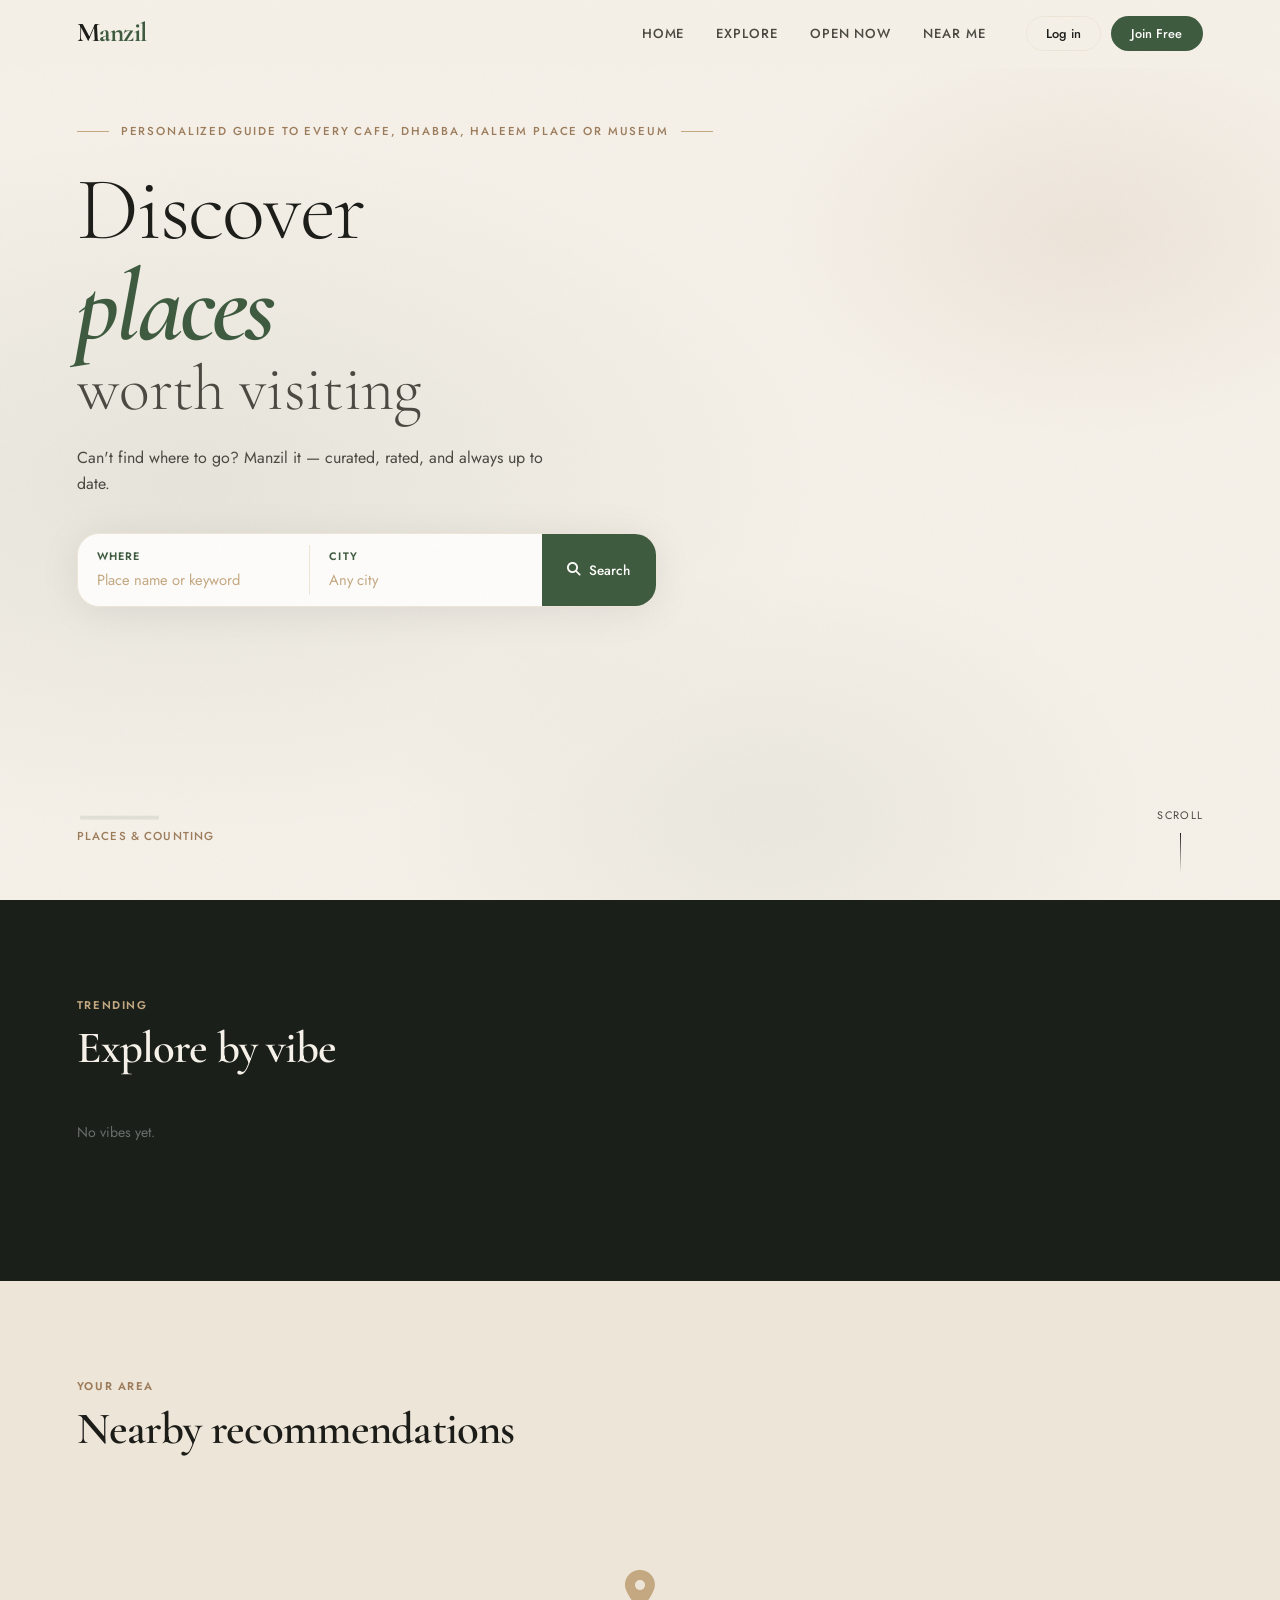
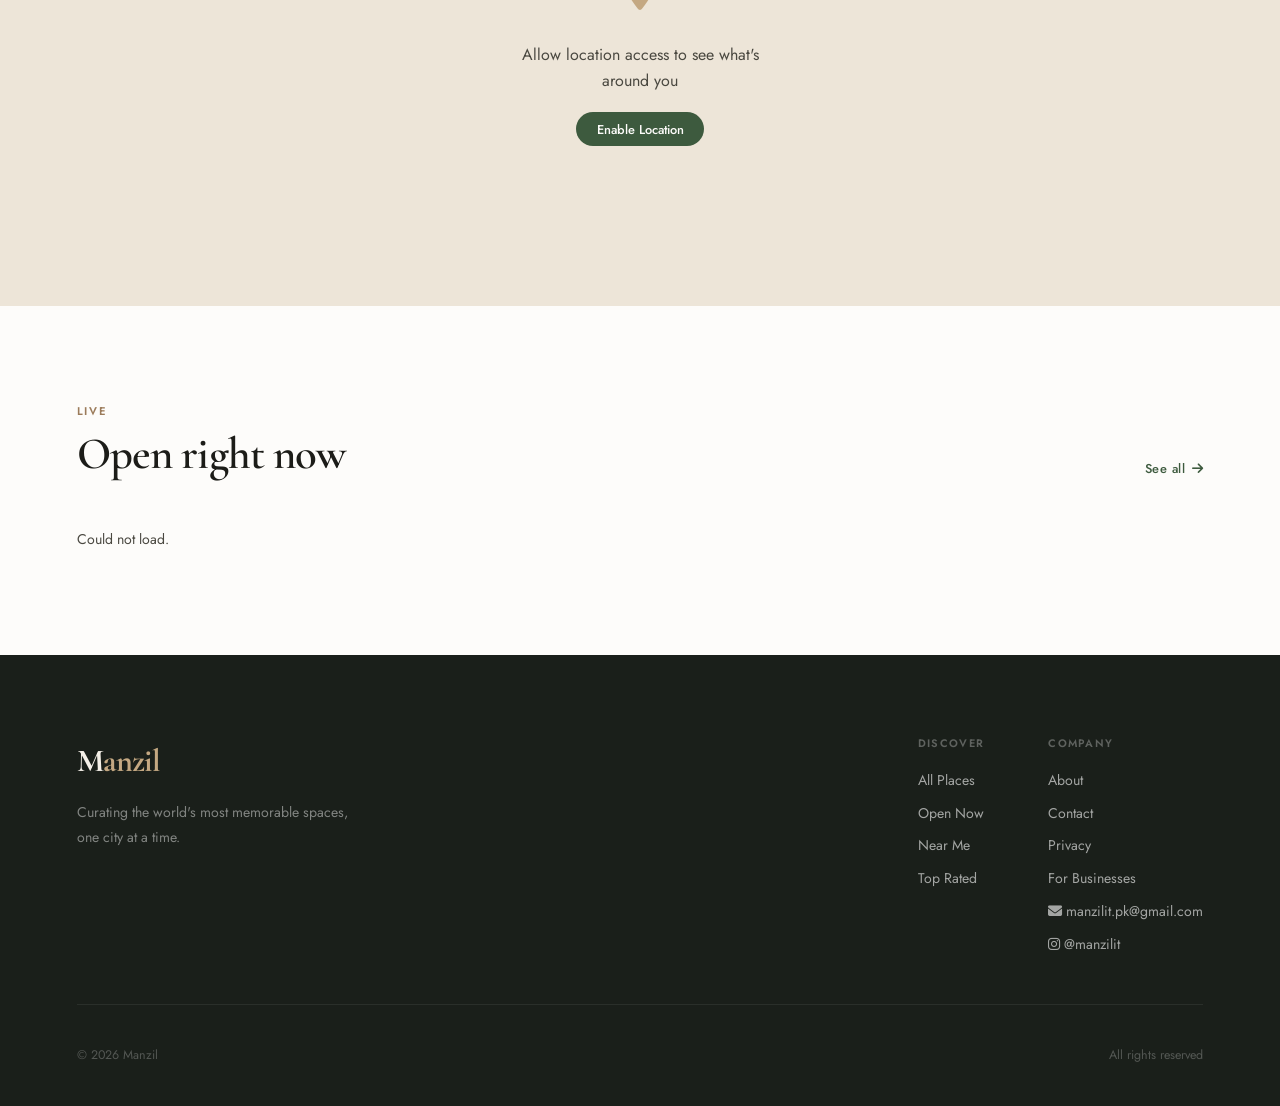
==== src/main/resources/static/index.html @ 87db00ea "change" ====
<!DOCTYPE html>
<html lang="en">
<head>
  <meta charset="UTF-8"/>
  <meta name="viewport" content="width=device-width, initial-scale=1.0"/>
  <title>Manzil — Find Your Place</title>
  <link rel="stylesheet" href="index.css"/>
  <link href="https://fonts.googleapis.com/css2?family=Cormorant+Garamond:ital,wght@0,300;0,400;0,600;0,700;1,300;1,400;1,600&family=Jost:wght@300;400;500;600&display=swap" rel="stylesheet"/>
  <link rel="stylesheet" href="https://cdnjs.cloudflare.com/ajax/libs/font-awesome/6.5.0/css/all.min.css"/>
</head>
<body>

  <div class="grain"></div>

  <nav class="nav" id="nav">
    <a href="index.html" class="nav-logo">M<span>anzil</span></a>
    <div class="nav-links" id="navLinks">
      <a href="index.html">Home</a>
      <a href="places.html">Explore</a>
      <a href="places.html?open=true">Open Now</a>
      <a href="places.html?nearby=true">Near Me</a>
    </div>
    <div class="nav-right" id="navRight">
      <button class="nav-btn-ghost" onclick="location.href='login.html'">Log in</button>
      <button class="nav-btn-solid" onclick="location.href='signup.html'">Join Free</button>
    </div>
  </nav>

  <header class="hero">
    <div class="hero-label">
      <span class="label-line"></span>
      <span>Personalized Guide to Every Cafe, Dhabba, Haleem PLace or Museum</span>
      <span class="label-line"></span>
    </div>

    <h1 class="hero-title">
      <span class="ht-top">Discover</span>
      <em class="ht-italic">places</em>
      <span class="ht-bot">worth visiting</span>
    </h1>

    <p class="hero-sub">Can't find where to go? Manzil it — curated, rated, and always up to date.</p>

    <div class="search-wrap">
      <div class="search-box">
        <div class="sb-field">
          <label>Where</label>
          <input type="text" id="searchInput" placeholder="Place name or keyword"/>
        </div>
        <div class="sb-sep"></div>
        <div class="sb-field">
          <label>City</label>
          <input type="text" id="cityInput" placeholder="Any city"/>
        </div>
        <button class="sb-btn" onclick="handleSearch()">
          <i class="fa fa-search"></i>
          <span>Search</span>
        </button>
      </div>
      <div class="search-results" id="searchResults" style="display:none;"></div>
    </div>

    <div class="vibe-pills" id="vibePills">
      <span class="pill-skel"></span>
      <span class="pill-skel"></span>
      <span class="pill-skel"></span>
      <span class="pill-skel"></span>
    </div>

    <div class="hero-deco-num" id="placeCount">—</div>
    <div class="hero-deco-label">places & counting</div>

    <aside class="hero-aside" id="heroAside">
      <div class="ha-skel"></div>
      <div class="ha-skel ha-skel--sm"></div>
      <div class="ha-skel"></div>
    </aside>

    <div class="scroll-hint">
      <span>Scroll</span>
      <div class="sh-line"></div>
    </div>
  </header>


  <section class="section sect-vibes">
    <div class="sect-tag light">Trending</div>
    <h2 class="sect-title light">Explore by vibe</h2>
    <div class="vibes-row" id="vibesRow">
      <div class="skel skel-vibe"></div>
      <div class="skel skel-vibe skel-vibe--mid"></div>
      <div class="skel skel-vibe"></div>
    </div>
  </section>

  <section class="section sect-nearby">
    <div class="sect-tag">Your area</div>
    <h2 class="sect-title">Nearby recommendations</h2>
    <div id="nearbyGrid" class="nearby-grid">
      <div class="skel skel-nearby"></div>
      <div class="skel skel-nearby"></div>
      <div class="skel skel-nearby"></div>
    </div>
    <div id="locDenied" class="loc-denied" style="display:none;">
      <div class="loc-icon"><i class="fa fa-location-dot"></i></div>
      <p>Allow location access to see what's around you</p>
      <button onclick="requestLocation()" class="nav-btn-solid">Enable Location</button>
    </div>
  </section>

  <section class="section sect-open">
    <div class="sf-header">
      <div>
        <div class="sect-tag">Live</div>
        <h2 class="sect-title">Open right now</h2>
      </div>
      <a href="places.html?open=true" class="link-arrow">See all <i class="fa fa-arrow-right"></i></a>
    </div>
    <div class="open-list" id="openList">
      <div class="skel skel-open"></div>
      <div class="skel skel-open"></div>
      <div class="skel skel-open"></div>
      <div class="skel skel-open"></div>
    </div>
  </section>

  <footer class="footer">
    <div class="footer-inner">
      <div class="footer-brand">
        <span class="nav-logo footer-logo">M<span>anzil</span></span>
        <p>Curating the world's most memorable spaces, one city at a time.</p>
      </div>
      <div class="footer-cols">
        <div>
          <h5>Discover</h5>
          <a href="places.html">All Places</a>
          <a href="places.html?open=true">Open Now</a>
          <a href="places.html?nearby=true">Near Me</a>
          <a href="places.html">Top Rated</a>
        </div>
        <div>
          <h5>Company</h5>
          <a href="about.html">About</a>
          <a href="contact.html">Contact</a>
          <a href="privacy.html">Privacy</a>
          <a href="#">For Businesses</a>
          <a href="mailto:manzilit.pk@gmail.com"><i class="fa fa-envelope"></i> manzilit.pk@gmail.com</a>
          <a href="https://www.instagram.com/manzilit/" target="_blank"><i class="fa-brands fa-instagram"></i> @manzilit</a>
        </div>
      </div>
    </div>
    <div class="footer-bottom">
      <span>© 2026 Manzil</span>
      <span>All rights reserved</span>
    </div>
  </footer>

<script>
  // ── NAV ──
  function updateNavBar() {
    const user = localStorage.getItem('manzilUser');
    const navRight = document.getElementById('navRight');
    const navLinks = document.getElementById('navLinks');
    if (user) {
      const userData = JSON.parse(user);
      const userName = userData.name || userData.email.split('@')[0];
      navLinks.innerHTML = `
        <a href="index.html">Home</a>
        <a href="places.html">Explore</a>
        <a href="places.html?open=true">Open Now</a>
        <a href="places.html?nearby=true">Near Me</a>
      `;
      navRight.innerHTML = `
        <a href="bookmarks.html" style="color:var(--moss);font-weight:500;display:flex;align-items:center;gap:.5rem;text-decoration:none;">
          <i class="fas fa-bookmark"></i> Bookmarks
        </a>
        <a href="profile.html" style="color:var(--moss);font-weight:500;display:flex;align-items:center;gap:.5rem;text-decoration:none;">
          <i class="fas fa-user"></i> ${userName}
        </a>
        <button class="nav-btn-ghost" onclick="handleLogout()">Log out</button>
      `;
    }
  }

  function handleLogout() {
    localStorage.removeItem('manzilUser');
    window.location.href = 'index.html';
  }

  window.addEventListener('DOMContentLoaded', updateNavBar);

  const BASE = 'http://localhost:8080/api';
  const VIBE_ICONS = ['✨','🔥','🌙','🌿','🎉','💎','🌊','🏔️'];
  const IMG = 'https://images.unsplash.com/photo-1506905925346-21bda4d32df4?w=700&q=80';

  // PlaceCardDTO only has: placeId, name, city, category (String)
  const cost = p => p.minCost && p.minCost > 0
    ? `From PKR ${p.minCost.toLocaleString()}` : '';
  const stars = p => p.avgRating > 0
    ? `<span class="chip chip--star">★ ${p.avgRating.toFixed(1)}</span>` : '';

  // ── SEARCH ──
  async function handleSearch() {
    const q    = document.getElementById('searchInput').value.trim();
    const city = document.getElementById('cityInput').value.trim();
    const box  = document.getElementById('searchResults');
    if (!q && !city) return;

    box.style.display = 'block';
    box.innerHTML = '<p class="sr-loading">Searching…</p>';

    try {
      const url = q
        ? `${BASE}/places/search?query=${encodeURIComponent(q)}`
        : `${BASE}/places/city?city=${encodeURIComponent(city)}`;
      const data = await fetch(url).then(r => r.json());

      box.innerHTML = !data.length
        ? '<p class="sr-loading">No results found.</p>'
        : data.slice(0,6).map(p => `
            <div class="sr-item" onclick="window.location.href='place.html?id=${p.placeId}'">
              <div>
                <strong>${p.name}</strong>
                <span>${p.city}${p.category ? ' · ' + p.category : ''}</span>
              </div>
            </div>`).join('');
    } catch {
      box.innerHTML = '<p class="sr-loading">Server unreachable.</p>';
    }
  }

  document.addEventListener('click', e => {
    if (!e.target.closest('.search-wrap'))
      document.getElementById('searchResults').style.display = 'none';
  });
  document.getElementById('searchInput').addEventListener('keydown', e => {
    if (e.key === 'Enter') handleSearch();
  });

  // ── FEATURED PLACES: GET /api/places ──
  async function loadFeatured() {
    try {
      const places = await fetch(`${BASE}/places`).then(r => r.json());

      // place count
      const countEl = document.getElementById('placeCount');
      if (countEl) countEl.textContent = places.length;

      // hero aside cards
      const aside = document.getElementById('heroAside');
      if (aside) {
        aside.innerHTML = places.slice(0,3).map(p => `
          <div class="ha-card" onclick="window.location.href='place.html?id=${p.placeId}'">
            <img src="${IMG}" alt="${p.name}"/>
            <div class="ha-info">
              <strong>${p.name}</strong>
              <span>${p.city}</span>
            </div>
          </div>`).join('');
      }

      // recommendations section — inject after vibes section if not already in HTML
      let recSection = document.getElementById('recSection');
      if (!recSection) {
        recSection = document.createElement('section');
        recSection.id = 'recSection';
        recSection.className = 'section sect-featured';
        recSection.innerHTML = `
          <div class="sf-header">
            <div>
              <div class="sect-tag">Hand-picked</div>
              <h2 class="sect-title">Featured places</h2>
            </div>
            <a href="places.html" class="link-arrow">View all <i class="fa fa-arrow-right"></i></a>
          </div>
          <div class="feat-grid" id="featGrid"></div>
        `;
        // insert before vibes section
        const vibesSection = document.querySelector('.sect-vibes');
        vibesSection.parentNode.insertBefore(recSection, vibesSection);
      }

      document.getElementById('featGrid').innerHTML = places.slice(0,4).map((p,i) => `
        <div class="feat-card ${i===0?'feat-card--lg':''}"
             onclick="window.location.href='place.html?id=${p.placeId}'"
             style="cursor:pointer;">
          <img src="${IMG}" alt="${p.name}" loading="lazy"/>
          <div class="feat-overlay">
            <div class="feat-chips"></div>
            <h3>${p.name}</h3>
            <p>${p.city}${p.category ? ' · ' + p.category : ''}</p>
          </div>
        </div>`).join('');

    } catch {
      console.error('Could not load featured places');
    }
  }

  // ── PERSONALIZED RECOMMENDATIONS: GET /api/places/recommendations/user/{id} ──
  async function loadPersonalized() {
    const user = localStorage.getItem('manzilUser');
    if (!user) return;
    const userId = JSON.parse(user).userId;
    if (!userId) return;

    try {
      const places = await fetch(`${BASE}/places/recommendations/user/${userId}`).then(r => r.json());
      if (!places.length) return;

      // inject personalized section after featured
      let persSection = document.getElementById('persSection');
      if (!persSection) {
        persSection = document.createElement('section');
        persSection.id = 'persSection';
        persSection.className = 'section sect-cats';
        persSection.innerHTML = `
          <div class="sect-tag">Just for you</div>
          <h2 class="sect-title">Recommended for you</h2>
          <div class="nearby-grid" id="persGrid"></div>
        `;
        const recSection = document.getElementById('recSection');
        recSection?.insertAdjacentElement('afterend', persSection);
      }

      document.getElementById('persGrid').innerHTML = places.slice(0,6).map(p => `
        <div class="nearby-card" onclick="window.location.href='place.html?id=${p.placeId}'" style="cursor:pointer;">
          <div class="nc-img" style="background-image:url('${IMG}')"></div>
          <div class="nc-body">
            <h4>${p.name}</h4>
            <span><i class="fa fa-location-dot"></i> ${p.city}</span>
            ${p.category ? `<span class="nc-cat">${p.category}</span>` : ''}
          </div>
        </div>`).join('');
    } catch {}
  }

  // ── VIBES: GET /api/places/vibe?vibeID= ──
  async function loadVibes() {
    try {
      const results = await Promise.all(
        Array.from({length:6},(_,i) =>
          fetch(`${BASE}/places/vibe?vibeID=${i+1}`).then(r=>r.json()).catch(()=>[])
        )
      );
      const vibes = results.map((p,i)=>({p,id:i+1})).filter(v=>v.p.length);

      // vibe pills
      document.getElementById('vibePills').innerHTML = vibes.slice(0,5).map(v => {
        const name = v.p[0].vibe?.find(vi=>vi.vibeId===v.id)?.name || `Vibe ${v.id}`;
        return `<span class="vibe-pill" onclick="window.location.href='places.html?vibe=${v.id}'">${VIBE_ICONS[v.id-1]||'✨'} ${name}</span>`;
      }).join('');

      if (!vibes.length) {
        document.getElementById('vibesRow').innerHTML = '<p class="err-msg light">No vibes yet.</p>';
        return;
      }

      document.getElementById('vibesRow').innerHTML = vibes.slice(0,3).map((v,i) => {
        const name = v.p[0].vibe?.find(vi=>vi.vibeId===v.id)?.name || `Vibe ${v.id}`;
        return `
          <div class="vibe-card ${i===1?'vibe-card--mid':''}"
               onclick="window.location.href='places.html?vibe=${v.id}'"
               style="cursor:pointer;">
            <div class="vc-img" style="background-image:url('${IMG}')"></div>
            <div class="vc-body">
              <span class="vc-tag">${VIBE_ICONS[i]} Trending</span>
              <h3>${name}</h3>
              <p>${v.p.length} place${v.p.length>1?'s':''}</p>
              <a class="vc-link" href="places.html?vibe=${v.id}">Explore <i class="fa fa-arrow-right"></i></a>
            </div>
          </div>`;
      }).join('');
    } catch {
      document.getElementById('vibesRow').innerHTML = '<p class="err-msg light">Could not load.</p>';
    }
  }

  // ── NEARBY: GET /api/places/near ──
  function requestLocation() {
    navigator.geolocation.getCurrentPosition(async pos => {
      const {latitude:lat, longitude:lng} = pos.coords;
      try {
        const places = await fetch(`${BASE}/places/near?lat=${lat}&lng=${lng}&radius=5000`).then(r=>r.json());
        document.getElementById('locDenied').style.display = 'none';
        if (!places.length) {
          document.getElementById('nearbyGrid').innerHTML = '<p class="err-msg">Nothing nearby yet.</p>';
          return;
        }
        document.getElementById('nearbyGrid').innerHTML = places.slice(0,6).map(p => `
          <div class="nearby-card" onclick="window.location.href='place.html?id=${p.placeId}'" style="cursor:pointer;">
            <div class="nc-img" style="background-image:url('${IMG}')"></div>
            <div class="nc-body">
              <h4>${p.name}</h4>
              <span><i class="fa fa-location-dot"></i> ${p.city}</span>
            </div>
          </div>`).join('');
      } catch {
        document.getElementById('nearbyGrid').innerHTML = '<p class="err-msg">Could not load.</p>';
      }
    }, () => {
      document.getElementById('nearbyGrid').innerHTML = '';
      document.getElementById('locDenied').style.display = 'flex';
    });
  }

  // ── OPEN NOW: GET /api/places/open ──
  async function loadOpenNow() {
    try {
      const places = await fetch(`${BASE}/places/open`).then(r=>r.json());
      if (!places.length) {
        document.getElementById('openList').innerHTML = '<p class="err-msg">Nothing open right now.</p>';
        return;
      }
      document.getElementById('openList').innerHTML = places.slice(0,5).map(p => `
        <div class="open-card" onclick="window.location.href='place.html?id=${p.placeId}'" style="cursor:pointer;">
          <div class="oc-img" style="background-image:url('${IMG}')"></div>
          <div class="oc-body">
            <div class="oc-top">
              <h4>${p.name}</h4>
              <span class="chip chip--green">● Open</span>
            </div>
            <span class="oc-city"><i class="fa fa-location-dot"></i> ${p.city}</span>
            ${p.category ? `<div class="oc-meta"><span>${p.category}</span></div>` : ''}
          </div>
          <i class="fa fa-chevron-right oc-arrow"></i>
        </div>`).join('');
    } catch {
      document.getElementById('openList').innerHTML = '<p class="err-msg">Could not load.</p>';
    }
  }

  window.addEventListener('scroll', () => {
    document.getElementById('nav').classList.toggle('nav--scrolled', window.scrollY > 40);
  });

  loadFeatured();
  loadVibes();
  loadOpenNow();
  loadPersonalized();
  requestLocation();
</script>
</body>
</html>
---- src/main/resources/static/index.css ----
/*change test*/

/* ── TOKENS ────────────────────────────────────────────────────────────── */
:root {
  --ink:       #1c1c18;
  --ink-soft:  #4a4840;
  --moss:      #3d5a3e;
  --moss-lt:   #5a7a5b;
  --moss-pale: #e8efe8;
  --brown:     #9b7b5a;
  --brown-lt:  #c4a882;
  --cream:     #f5f0e8;
  --cream-dk:  #ede5d8;
  --white:     #fdfcfa;
  --dark:      #1a1f1a;
  --dark-soft: #242b24;
 
  --r-sm: 8px;
  --r-md: 14px;
  --r-lg: 22px;
 
  --serif: 'Cormorant Garamond', Georgia, serif;
  --sans:  'Jost', sans-serif;
 
  --nav-h: 68px;
  --ease: cubic-bezier(.25,.46,.45,.94);
}
 
/* ── RESET ─────────────────────────────────────────────────────────────── */
*, *::before, *::after { box-sizing: border-box; margin: 0; padding: 0; }
html { scroll-behavior: smooth; font-size: 16px; }
body {
  background: var(--cream);
  color: var(--ink);
  font-family: var(--sans);
  font-weight: 400;
  line-height: 1.65;
  overflow-x: hidden;
}
img { display: block; width: 100%; height: 100%; object-fit: cover; }
a { text-decoration: none; }
 
/* ── GRAIN ─────────────────────────────────────────────────────────────── */
.grain {
  position: fixed; inset: 0; z-index: 9999; pointer-events: none;
  opacity: .028;
  background-image: url("data:image/svg+xml,%3Csvg viewBox='0 0 512 512' xmlns='http://www.w3.org/2000/svg'%3E%3Cfilter id='g'%3E%3CfeTurbulence type='fractalNoise' baseFrequency='.75' numOctaves='4' stitchTiles='stitch'/%3E%3C/filter%3E%3Crect width='100%25' height='100%25' filter='url(%23g)'/%3E%3C/svg%3E");
  background-size: 220px;
}
 
/* ── NAV ───────────────────────────────────────────────────────────────── */
.nav {
  position: sticky; top: 0; z-index: 200;
  height: var(--nav-h);
  display: flex; align-items: center; gap: 2.5rem;
  padding: 0 6vw;
  background: rgba(245,240,232,.92);
  backdrop-filter: blur(18px) saturate(1.3);
  border-bottom: 1px solid transparent;
  transition: border-color .3s, box-shadow .3s;
}
.nav--scrolled {
  border-color: var(--cream-dk);
  box-shadow: 0 2px 24px rgba(0,0,0,.07);
}
 
.nav-logo {
  font-family: var(--serif);
  font-size: 1.7rem; font-weight: 700;
  color: var(--ink); letter-spacing: -.02em;
  margin-right: auto;
}
.nav-logo span { color: var(--moss); }
.footer-logo { font-size: 2rem; color: var(--cream); }
.footer-logo span { color: var(--brown-lt); }
 
.nav-links { display: flex; gap: 2rem; }
.nav-links a {
  font-size: .82rem; font-weight: 500; letter-spacing: .07em;
  text-transform: uppercase; color: var(--ink-soft);
  transition: color .2s;
  position: relative;
}
.nav-links a::after {
  content: ''; position: absolute; bottom: -3px; left: 0;
  width: 0; height: 1px; background: var(--moss);
  transition: width .25s var(--ease);
}
.nav-links a:hover { color: var(--moss); }
.nav-links a:hover::after { width: 100%; }
 
.nav-right { display: flex; gap: .6rem; }
 
.nav-btn-ghost {
  background: none; border: 1px solid var(--cream-dk);
  color: var(--ink); border-radius: 100px;
  padding: .45rem 1.2rem; font-size: .8rem; font-weight: 500;
  font-family: var(--sans); cursor: pointer;
  transition: border-color .2s;
}
.nav-btn-ghost:hover { border-color: var(--moss); color: var(--moss); }
 
.nav-btn-solid {
  background: var(--moss); border: none;
  color: var(--white); border-radius: 100px;
  padding: .48rem 1.3rem; font-size: .8rem; font-weight: 500;
  font-family: var(--sans); cursor: pointer;
  transition: background .2s, transform .15s;
}
.nav-btn-solid:hover { background: var(--moss-lt); transform: translateY(-1px); }
 
/* ── HERO ───────────────────────────────────────────────────────────────── */
.hero {
  position: relative;
  min-height: calc(100vh - var(--nav-h));
  padding: 6vh 6vw 5vh;
  display: grid;
  grid-template-columns: 1fr 380px;
  grid-template-rows: auto auto auto auto auto 1fr;
  grid-template-areas:
    "label  aside"
    "title  aside"
    "sub    aside"
    "search aside"
    "pills  aside"
    "decos  aside";
  column-gap: 5vw;
  align-items: start;
  overflow: hidden;
}
 
/* Decorative BG */
.hero::before {
  content: '';
  position: absolute; inset: 0; z-index: 0;
  background:
    radial-gradient(ellipse 70% 60% at 15% 50%, rgba(61,90,62,.08) 0%, transparent 70%),
    radial-gradient(ellipse 40% 40% at 85% 20%, rgba(155,123,90,.1) 0%, transparent 60%),
    radial-gradient(ellipse 50% 50% at 60% 90%, rgba(61,90,62,.06) 0%, transparent 60%);
}
 
.hero-label {
  grid-area: label;
  display: flex; align-items: center; gap: .75rem;
  margin-bottom: 1.5rem;
  position: relative; z-index: 1;
  animation: fadeUp .7s var(--ease) both;
}
.hero-label span:not(.label-line) {
  font-size: .72rem; font-weight: 500; letter-spacing: .16em;
  text-transform: uppercase; color: var(--brown);
}
.label-line { display: block; width: 32px; height: 1px; background: var(--brown-lt); }
 
.hero-title {
  grid-area: title;
  position: relative; z-index: 1;
  font-family: var(--serif);
  line-height: 1.0;
  margin-bottom: 1.5rem;
  animation: fadeUp .7s .08s var(--ease) both;
}
.ht-top {
  display: block;
  font-size: clamp(3.5rem, 7vw, 6rem);
  font-weight: 300; color: var(--ink);
  letter-spacing: -.02em;
}
.ht-italic {
  display: block;
  font-size: clamp(4rem, 8vw, 7rem);
  font-weight: 600; font-style: italic;
  color: var(--moss);
  letter-spacing: -.03em;
}
.ht-bot {
  display: block;
  font-size: clamp(2.5rem, 5vw, 4.5rem);
  font-weight: 300; color: var(--ink-soft);
  letter-spacing: -.01em;
}
 
.hero-sub {
  grid-area: sub;
  position: relative; z-index: 1;
  font-size: 1rem; color: var(--ink-soft);
  max-width: 480px; margin-bottom: 2.2rem;
  animation: fadeUp .7s .14s var(--ease) both;
}
 
/* ── SEARCH ─────────────────────────────────────────────────────────────── */
.search-wrap {
  grid-area: search;
  position: relative; z-index: 10;
  max-width: 580px;
  margin-bottom: 1.4rem;
  animation: fadeUp .7s .2s var(--ease) both;
}
 
.search-box {
  display: flex; align-items: stretch;
  background: var(--white);
  border: 1.5px solid var(--cream-dk);
  border-radius: var(--r-lg);
  box-shadow: 0 4px 40px rgba(0,0,0,.08);
  overflow: hidden;
  transition: box-shadow .25s, border-color .25s;
}
.search-box:focus-within {
  border-color: var(--moss);
  box-shadow: 0 4px 40px rgba(61,90,62,.14);
}
 
.sb-field {
  display: flex; flex-direction: column;
  padding: .9rem 1.2rem; flex: 1;
}
.sb-field label {
  font-size: .68rem; font-weight: 600; letter-spacing: .1em;
  text-transform: uppercase; color: var(--moss);
  margin-bottom: .2rem;
}
.sb-field input {
  border: none; outline: none; background: none;
  font-family: var(--sans); font-size: .92rem; color: var(--ink);
}
.sb-field input::placeholder { color: var(--brown-lt); }
 
.sb-sep { width: 1px; background: var(--cream-dk); margin: .7rem 0; }
 
.sb-btn {
  background: var(--moss); border: none;
  color: var(--white); padding: 0 1.6rem;
  display: flex; align-items: center; gap: .5rem;
  font-family: var(--sans); font-size: .85rem; font-weight: 500;
  cursor: pointer; transition: background .2s;
  white-space: nowrap;
}
.sb-btn:hover { background: var(--moss-lt); }
 
.search-results {
  position: absolute; top: calc(100% + 8px); left: 0; right: 0;
  background: var(--white);
  border: 1.5px solid var(--cream-dk);
  border-radius: var(--r-md);
  box-shadow: 0 8px 32px rgba(0,0,0,.1);
  overflow: hidden; z-index: 20;
}
.sr-item {
  display: flex; align-items: center; justify-content: space-between;
  padding: .85rem 1.2rem; cursor: pointer;
  border-bottom: 1px solid var(--cream-dk);
  transition: background .15s;
}
.sr-item:last-child { border-bottom: none; }
.sr-item:hover { background: var(--cream); }
.sr-item strong { display: block; font-weight: 600; font-size: .9rem; margin-bottom: .1rem; }
.sr-item span   { font-size: .78rem; color: var(--ink-soft); }
.sr-loading     { padding: 1rem 1.2rem; color: var(--ink-soft); font-size: .88rem; }
 
/* Vibe pills */
.vibe-pills {
  grid-area: pills;
  display: flex; flex-wrap: wrap; gap: .5rem;
  position: relative; z-index: 1;
  animation: fadeUp .7s .26s var(--ease) both;
}
.vibe-pill {
  background: rgba(61,90,62,.08);
  border: 1px solid rgba(61,90,62,.2);
  color: var(--moss); border-radius: 100px;
  padding: .35rem .9rem; font-size: .78rem; font-weight: 500;
  cursor: pointer; transition: background .2s, border-color .2s;
}
.vibe-pill:hover { background: var(--moss); color: var(--white); border-color: var(--moss); }
 
/* Deco number */
.hero-deco-num {
  grid-area: decos;
  font-family: var(--serif); font-size: clamp(4rem, 8vw, 8rem);
  font-weight: 300; color: rgba(61,90,62,.1);
  line-height: 1; margin-top: auto;
  position: relative; z-index: 1;
  animation: fadeUp .7s .35s var(--ease) both;
}
.hero-deco-label {
  position: absolute;
  font-size: .72rem; letter-spacing: .1em; text-transform: uppercase;
  color: var(--brown); font-weight: 500;
  bottom: 6vh; left: 6vw;
  animation: fadeUp .7s .4s var(--ease) both;
}
 
/* Scroll hint */
.scroll-hint {
  position: absolute; bottom: 3vh; right: 6vw;
  display: flex; flex-direction: column; align-items: center; gap: .5rem;
  font-size: .68rem; letter-spacing: .12em; text-transform: uppercase;
  color: var(--ink-soft); opacity: .5;
  animation: fadeUp .7s .5s var(--ease) both;
}
.sh-line {
  width: 1px; height: 40px;
  background: linear-gradient(var(--ink), transparent);
  animation: shline 2s ease-in-out infinite;
}
@keyframes shline { 0%,100%{transform:scaleY(1)} 50%{transform:scaleY(.5)} }
 
/* ── HERO ASIDE ──────────────────────────────────────────────────────────── */
.hero-aside {
  grid-area: aside;
  display: flex; flex-direction: column; gap: .75rem;
  position: relative; z-index: 1;
  padding-top: 2rem;
  animation: fadeUp .7s .15s var(--ease) both;
}
 
.ha-card {
  display: flex; align-items: center; gap: .9rem;
  background: var(--white);
  border: 1px solid var(--cream-dk);
  border-radius: var(--r-md);
  padding: .75rem;
  cursor: pointer;
  transition: transform .2s, box-shadow .2s;
  overflow: hidden;
}
.ha-card:hover { transform: translateX(5px); box-shadow: 0 4px 20px rgba(0,0,0,.08); }
.ha-card img { width: 64px; height: 64px; border-radius: var(--r-sm); flex-shrink: 0; }
.ha-info { flex: 1; }
.ha-info strong { display: block; font-weight: 600; font-size: .9rem; margin-bottom: .1rem; }
.ha-info span   { font-size: .78rem; color: var(--ink-soft); }
 
/* ── SHARED SECTION STYLES ───────────────────────────────────────────────── */
.section { padding: 6rem 6vw; }
.sect-tag {
  font-size: .7rem; font-weight: 600; letter-spacing: .14em;
  text-transform: uppercase; color: var(--brown);
  margin-bottom: .6rem;
}
.sect-tag.light { color: var(--brown-lt); }
.sect-title {
  font-family: var(--serif);
  font-size: clamp(2rem, 3.5vw, 3rem);
  font-weight: 600; line-height: 1.1;
  letter-spacing: -.02em; margin-bottom: 2.5rem;
}
.sect-title.light { color: var(--cream); }
 
.sf-header { display: flex; align-items: flex-end; justify-content: space-between; margin-bottom: 2.5rem; }
.sf-header .sect-title { margin-bottom: 0; }
 
.link-arrow {
  font-size: .8rem; font-weight: 500; color: var(--moss);
  display: flex; align-items: center; gap: .4rem;
  letter-spacing: .04em;
  transition: gap .2s;
}
.link-arrow:hover { gap: .7rem; }
 
/* ── CATEGORIES ───────────────────────────────────────────────────────────── */
.sect-cats { background: var(--white); }
 
.cats-grid {
  display: grid;
  grid-template-columns: repeat(auto-fill, minmax(150px, 1fr));
  gap: .9rem;
}
 
.cat-card {
  background: var(--cream);
  border: 1px solid var(--cream-dk);
  border-radius: var(--r-md);
  padding: 1.8rem 1.2rem 1.4rem;
  cursor: pointer; text-align: center;
  transition: transform .2s, border-color .2s, box-shadow .2s;
}
.cat-card:hover {
  transform: translateY(-5px);
  border-color: var(--moss);
  box-shadow: 0 8px 28px rgba(61,90,62,.1);
}
.cat-ico { font-size: 1.9rem; margin-bottom: .7rem; display: block; }
.cat-card h4 { font-family: var(--serif); font-size: 1.05rem; font-weight: 600; margin-bottom: .3rem; }
.cat-card span { font-size: .75rem; color: var(--ink-soft); }
 
/* ── FEATURED ─────────────────────────────────────────────────────────────── */
.sect-featured { background: var(--cream); }
 
.feat-grid {
  display: grid;
  grid-template-columns: 1.5fr 1fr 1fr;
  grid-template-rows: 240px 240px;
  gap: .9rem;
}
 
.feat-card {
  position: relative; border-radius: var(--r-md); overflow: hidden;
  cursor: pointer;
}
.feat-card--lg { grid-row: span 2; }
.feat-card img { transition: transform .5s var(--ease); }
.feat-card:hover img { transform: scale(1.06); }
 
.feat-overlay {
  position: absolute; bottom: 0; left: 0; right: 0;
  padding: 3rem 1.1rem 1.1rem;
  background: linear-gradient(transparent, rgba(20,26,20,.8));
  color: var(--white);
}
.feat-chips { display: flex; gap: .4rem; margin-bottom: .5rem; }
.feat-overlay h3 {
  font-family: var(--serif); font-size: 1.15rem; font-weight: 600;
  margin-bottom: .2rem;
}
.feat-overlay p { font-size: .8rem; opacity: .85; }
.feat-hrs { font-size: .74rem; opacity: .6; margin-top: .15rem; }
 
/* chips */
.chip {
  background: rgba(255,255,255,.18); backdrop-filter: blur(6px);
  border-radius: 100px; padding: .18rem .65rem;
  font-size: .7rem; font-weight: 600;
}
.chip--star { background: rgba(196,168,130,.35); }
.chip--green { background: rgba(90,152,91,.4); }
 
/* ── VIBES ────────────────────────────────────────────────────────────────── */
.sect-vibes {
  background: var(--dark);
  padding-bottom: 8rem;
}
 
.vibes-row {
  display: grid;
  grid-template-columns: 1fr 1fr 1fr;
  gap: 1rem;
  align-items: end;
}
 
.vibe-card {
  position: relative; border-radius: var(--r-lg); overflow: hidden;
  height: 320px; cursor: pointer;
}
.vibe-card--mid { height: 400px; margin-top: -40px; }
.vc-img {
  position: absolute; inset: 0;
  background-size: cover; background-position: center;
  transition: transform .5s var(--ease);
}
.vibe-card:hover .vc-img { transform: scale(1.07); }
.vc-body {
  position: absolute; bottom: 0; left: 0; right: 0;
  padding: 3rem 1.3rem 1.4rem;
  background: linear-gradient(transparent, rgba(15,22,15,.82));
  color: var(--white);
}
.vc-tag {
  display: inline-block; font-size: .68rem; font-weight: 600;
  letter-spacing: .08em; text-transform: uppercase;
  background: rgba(255,255,255,.15); backdrop-filter: blur(6px);
  border-radius: 100px; padding: .2rem .7rem; margin-bottom: .6rem;
}
.vc-body h3 { font-family: var(--serif); font-size: 1.3rem; font-weight: 600; margin-bottom: .3rem; }
.vc-body p  { font-size: .8rem; opacity: .7; margin-bottom: .8rem; }
.vc-link {
  color: var(--brown-lt); font-size: .8rem; font-weight: 500;
  display: inline-flex; align-items: center; gap: .4rem;
  transition: gap .2s;
}
.vc-link:hover { gap: .7rem; }
 
/* ── NEARBY ───────────────────────────────────────────────────────────────── */
.sect-nearby { background: var(--cream-dk); }
 
.nearby-grid {
  display: grid;
  grid-template-columns: repeat(auto-fill, minmax(260px, 1fr));
  gap: .9rem;
}
 
.nearby-card {
  background: var(--white); border-radius: var(--r-md); overflow: hidden;
  cursor: pointer; transition: transform .2s, box-shadow .2s;
}
.nearby-card:hover { transform: translateY(-4px); box-shadow: 0 8px 28px rgba(0,0,0,.1); }
 
.nc-img { height: 160px; background-size: cover; background-position: center; }
.nc-body { padding: 1rem 1.1rem 1.2rem; }
.nc-body h4 { font-family: var(--serif); font-size: 1.05rem; font-weight: 600; margin-bottom: .3rem; }
.nc-body span { font-size: .78rem; color: var(--ink-soft); }
.nc-meta { display: flex; gap: .8rem; margin-top: .5rem; font-size: .78rem; font-weight: 500; }
 
.loc-denied {
  display: flex; flex-direction: column; align-items: center;
  gap: 1.1rem; padding: 4rem 2rem; text-align: center;
}
.loc-icon { font-size: 2.5rem; color: var(--brown-lt); }
.loc-denied p { color: var(--ink-soft); max-width: 280px; }
 
/* ── OPEN NOW ─────────────────────────────────────────────────────────────── */
.sect-open { background: var(--white); }
 
.open-list { display: flex; flex-direction: column; gap: .7rem; }
 
.open-card {
  display: flex; align-items: center; gap: 1rem;
  background: var(--cream); border: 1px solid var(--cream-dk);
  border-radius: var(--r-md); padding: .9rem 1rem; cursor: pointer;
  transition: border-color .2s, transform .2s;
}
.open-card:hover { border-color: var(--moss); transform: translateX(4px); }
 
.oc-img { width: 80px; height: 80px; border-radius: var(--r-sm); background-size: cover; background-position: center; flex-shrink: 0; }
.oc-body { flex: 1; }
.oc-top  { display: flex; align-items: center; gap: .6rem; margin-bottom: .25rem; }
.oc-top h4 { font-family: var(--serif); font-size: 1rem; font-weight: 600; }
.oc-city { font-size: .78rem; color: var(--ink-soft); margin-bottom: .4rem; display: block; }
.oc-city i { margin-right: .3rem; }
.oc-meta { display: flex; gap: .8rem; font-size: .78rem; font-weight: 500; align-items: center; }
.oc-hrs  { color: var(--brown); }
.oc-arrow { color: var(--cream-dk); font-size: .85rem; flex-shrink: 0; }
.open-card:hover .oc-arrow { color: var(--moss); }
 
/* ── FOOTER ───────────────────────────────────────────────────────────────── */
.footer { background: var(--dark); color: var(--cream); padding: 5rem 6vw 2.5rem; }
 
.footer-inner {
  display: flex; gap: 6vw; flex-wrap: wrap;
  padding-bottom: 3rem; margin-bottom: 2.5rem;
  border-bottom: 1px solid rgba(255,255,255,.07);
}
.footer-brand { max-width: 280px; }
.footer-brand p { color: rgba(255,255,255,.45); font-size: .88rem; margin-top: .75rem; line-height: 1.8; }
 
.footer-cols { display: flex; gap: 4rem; margin-left: auto; }
.footer-cols div { display: flex; flex-direction: column; gap: .6rem; }
.footer-cols h5 {
  font-size: .68rem; font-weight: 600; letter-spacing: .12em;
  text-transform: uppercase; color: rgba(255,255,255,.3); margin-bottom: .4rem;
}
.footer-cols a { color: rgba(255,255,255,.6); font-size: .88rem; transition: color .2s; }
.footer-cols a:hover { color: var(--white); }
 
.footer-bottom {
  display: flex; justify-content: space-between;
  font-size: .78rem; color: rgba(255,255,255,.25);
}
 
/* ── SKELETONS ────────────────────────────────────────────────────────────── */
.skel {
  background: linear-gradient(100deg, var(--cream-dk) 30%, #e8e0d0 50%, var(--cream-dk) 70%);
  background-size: 200%;
  animation: shimmer 1.5s infinite;
  border-radius: var(--r-md);
}
@keyframes shimmer { to { background-position: -200% 0; } }
 
.skel-cat     { height: 140px; }
.skel-feat-lg { grid-row: span 2; min-height: 480px; }
.skel-feat-sm { height: 240px; }
.skel-vibe    { height: 320px; }
.skel-vibe--mid { height: 400px; margin-top: -40px; }
.skel-nearby  { height: 240px; }
.skel-open    { height: 96px; }
.ha-skel      { height: 82px; border-radius: var(--r-md); }
.ha-skel--sm  { height: 64px; }
.pill-skel    { display: inline-block; width: 90px; height: 30px; border-radius: 100px; }
 
/* ── UTILS ────────────────────────────────────────────────────────────────── */
.err-msg { color: var(--ink-soft); font-size: .88rem; padding: .5rem 0; }
.err-msg.light { color: rgba(255,255,255,.35); }
 
/* ── ANIMATIONS ───────────────────────────────────────────────────────────── */
@keyframes fadeUp {
  from { opacity: 0; transform: translateY(22px); }
  to   { opacity: 1; transform: translateY(0); }
}
 
/* ── RESPONSIVE ───────────────────────────────────────────────────────────── */
@media (max-width: 980px) {
  .hero {
    grid-template-columns: 1fr;
    grid-template-areas:
      "label"  "title"  "sub"  "search"  "pills"  "decos";
  }
  .hero-aside { display: none; }
  .hero-deco-label { display: none; }
  .feat-grid { grid-template-columns: 1fr 1fr; grid-template-rows: auto; }
  .feat-card--lg { grid-column: span 2; height: 280px; }
  .vibes-row { grid-template-columns: 1fr 1fr; }
  .vibe-card--mid { height: 320px; margin-top: 0; }
  .footer-cols { gap: 2rem; }
}
 
@media (max-width: 640px) {
  .nav-links { display: none; }
  .hero { padding: 4vh 5vw 3vh; }
  .search-box { flex-direction: column; border-radius: var(--r-md); }
  .sb-sep { width: 100%; height: 1px; margin: 0 .75rem; width: calc(100% - 1.5rem); }
  .sb-btn { justify-content: center; padding: .9rem; border-radius: 0 0 var(--r-md) var(--r-md); }
  .feat-grid { grid-template-columns: 1fr; }
  .feat-card--lg { grid-column: span 1; height: 260px; }
  .vibes-row { grid-template-columns: 1fr; }
  .vibe-card--mid { margin-top: 0; }
  .cats-grid { grid-template-columns: repeat(3, 1fr); }
  .footer-inner { flex-direction: column; }
  .footer-cols { margin-left: 0; }
  .footer-bottom { flex-direction: column; gap: .5rem; }
}
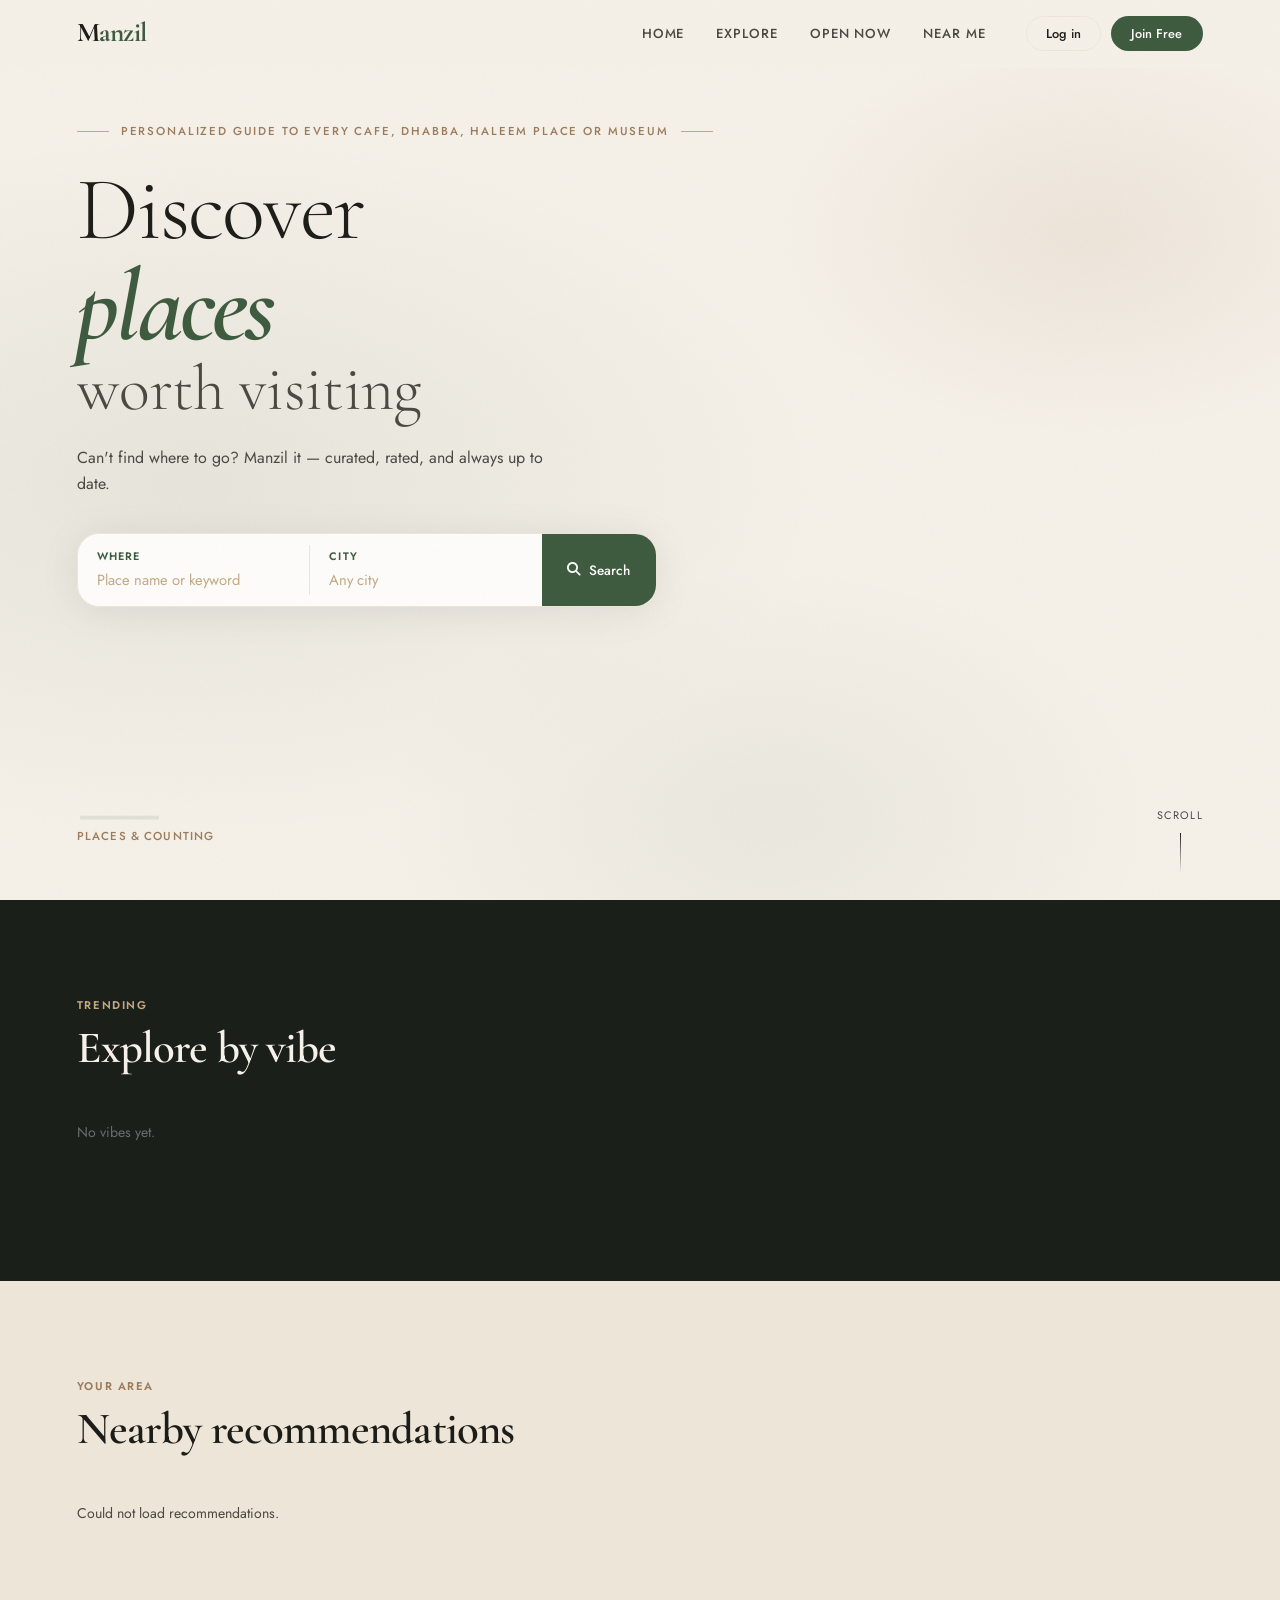
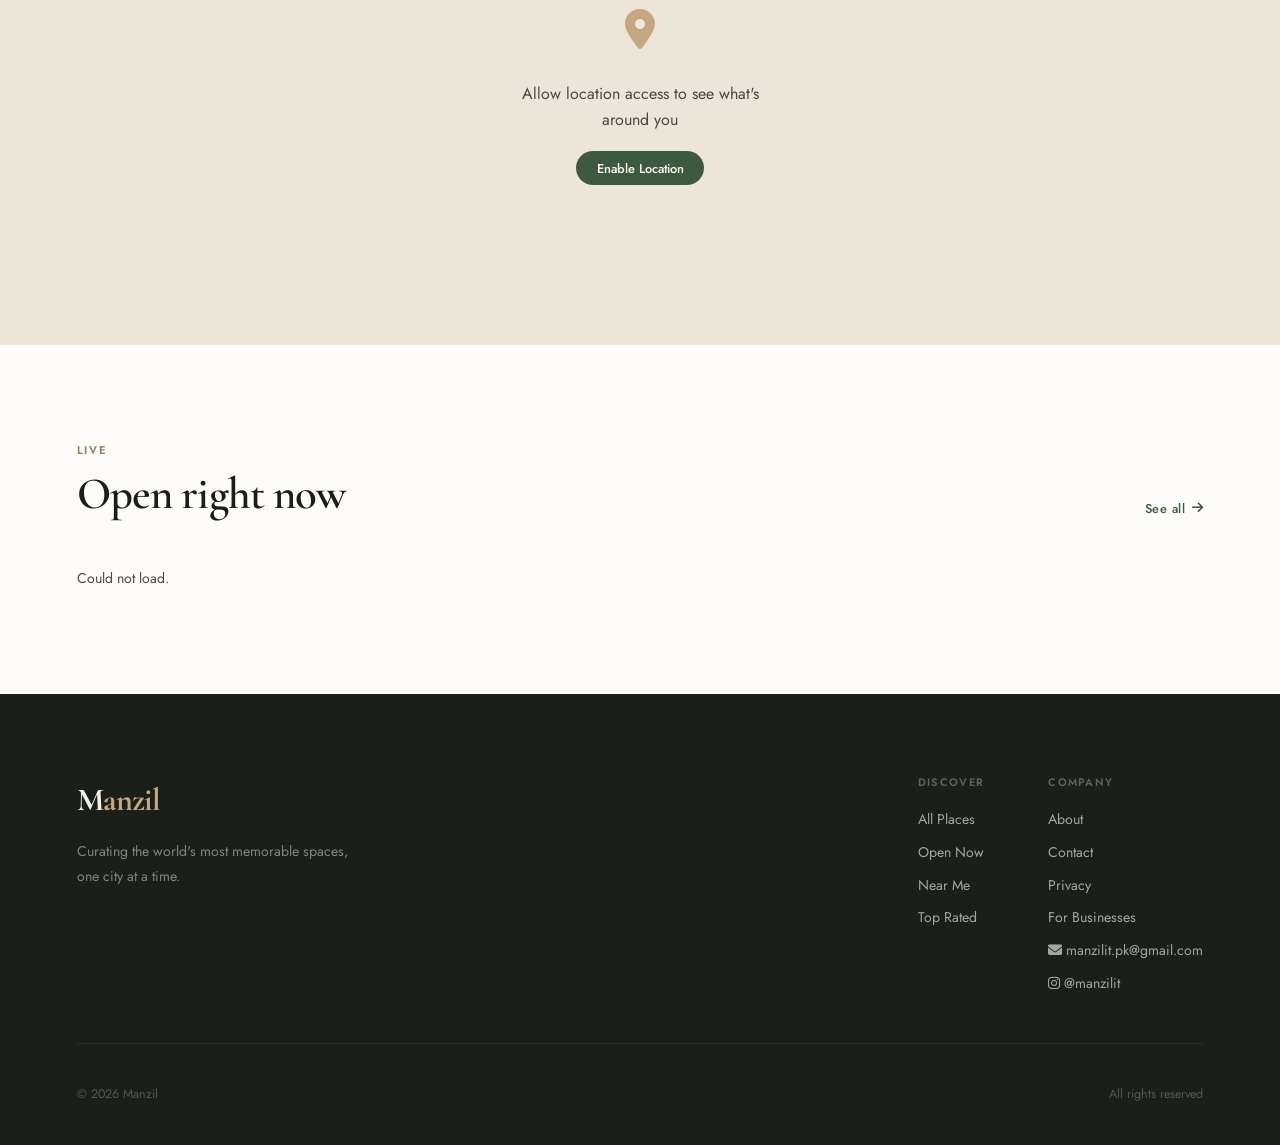
==== commit 740e924f: "Adding PlaceCard Images" ====
--- a/src/main/resources/static/index.html
+++ b/src/main/resources/static/index.html
@@ -189,11 +189,26 @@
 
   window.addEventListener('DOMContentLoaded', updateNavBar);
 
-  const BASE = 'http://localhost:8080/api';
+  const BASE = 'https://manzil-production-73bf.up.railway.app/api';
   const VIBE_ICONS = ['✨','🔥','🌙','🌿','🎉','💎','🌊','🏔️'];
-  const IMG = 'https://images.unsplash.com/photo-1506905925346-21bda4d32df4?w=700&q=80';
-
-  // PlaceCardDTO only has: placeId, name, city, category (String)
+  const FALLBACK_IMG = 'https://images.unsplash.com/photo-1506905925346-21bda4d32df4?w=700&q=80';
+  const placeImage = p => p.imageUrl || p.imgUrl || p.imgUrls?.[0] || FALLBACK_IMG;
+  const bgImage = p => `background-image:url('${placeImage(p)}')`;
+  let nearbyLoadedFromLocation = false;
+  async function hydrateImages(places, limit = places.length) {
+    const enriched = await Promise.all(places.slice(0, limit).map(async p => {
+      if (p.imageUrl || p.imgUrl || p.imgUrls?.[0]) return p;
+      try {
+        const detail = await fetch(`${BASE}/places/${p.placeId}`).then(r => r.ok ? r.json() : null);
+        return detail?.imgUrls?.length ? { ...p, imageUrl: detail.imgUrls[0] } : p;
+      } catch {
+        return p;
+      }
+    }));
+    return places.map((p, i) => i < enriched.length ? enriched[i] : p);
+  }
+
+  // PlaceCardDTO has: placeId, name, city, category, imageUrl
   const cost = p => p.minCost && p.minCost > 0
     ? `From PKR ${p.minCost.toLocaleString()}` : '';
   const stars = p => p.avgRating > 0
@@ -240,7 +255,7 @@
   // ── FEATURED PLACES: GET /api/places ──
   async function loadFeatured() {
     try {
-      const places = await fetch(`${BASE}/places`).then(r => r.json());
+      const places = await fetch(`${BASE}/places`).then(r => r.json()).then(p => hydrateImages(p, 6));
 
       // place count
       const countEl = document.getElementById('placeCount');
@@ -251,7 +266,7 @@
       if (aside) {
         aside.innerHTML = places.slice(0,3).map(p => `
           <div class="ha-card" onclick="window.location.href='place.html?id=${p.placeId}'">
-            <img src="${IMG}" alt="${p.name}"/>
+            <img src="${placeImage(p)}" alt="${p.name}"/>
             <div class="ha-info">
               <strong>${p.name}</strong>
               <span>${p.city}</span>
@@ -284,7 +299,7 @@
         <div class="feat-card ${i===0?'feat-card--lg':''}"
              onclick="window.location.href='place.html?id=${p.placeId}'"
              style="cursor:pointer;">
-          <img src="${IMG}" alt="${p.name}" loading="lazy"/>
+          <img src="${placeImage(p)}" alt="${p.name}" loading="lazy"/>
           <div class="feat-overlay">
             <div class="feat-chips"></div>
             <h3>${p.name}</h3>
@@ -305,7 +320,7 @@
     if (!userId) return;
 
     try {
-      const places = await fetch(`${BASE}/places/recommendations/user/${userId}`).then(r => r.json());
+      const places = await fetch(`${BASE}/places/recommendations/user/${userId}`).then(r => r.json()).then(p => hydrateImages(p, 6));
       if (!places.length) return;
 
       // inject personalized section after featured
@@ -320,12 +335,16 @@
           <div class="nearby-grid" id="persGrid"></div>
         `;
         const recSection = document.getElementById('recSection');
-        recSection?.insertAdjacentElement('afterend', persSection);
+        if (recSection) {
+          recSection.insertAdjacentElement('afterend', persSection);
+        } else {
+          document.querySelector('.sect-vibes')?.insertAdjacentElement('beforebegin', persSection);
+        }
       }
 
       document.getElementById('persGrid').innerHTML = places.slice(0,6).map(p => `
         <div class="nearby-card" onclick="window.location.href='place.html?id=${p.placeId}'" style="cursor:pointer;">
-          <div class="nc-img" style="background-image:url('${IMG}')"></div>
+          <div class="nc-img" style="${bgImage(p)}"></div>
           <div class="nc-body">
             <h4>${p.name}</h4>
             <span><i class="fa fa-location-dot"></i> ${p.city}</span>
@@ -335,6 +354,34 @@
     } catch {}
   }
 
+  async function loadRecommendations() {
+    const user = localStorage.getItem('manzilUser');
+    const parsed = user ? JSON.parse(user) : null;
+    const url = parsed?.userId
+      ? `${BASE}/places/recommendations/user/${parsed.userId}`
+      : `${BASE}/places`;
+
+    try {
+      const places = await fetch(url).then(r => r.json()).then(p => hydrateImages(p, 6));
+      if (!places.length) {
+        document.getElementById('nearbyGrid').innerHTML = '<p class="err-msg">No recommendations yet.</p>';
+        return;
+      }
+      if (nearbyLoadedFromLocation) return;
+      document.getElementById('nearbyGrid').innerHTML = places.slice(0,6).map(p => `
+        <div class="nearby-card" onclick="window.location.href='place.html?id=${p.placeId}'" style="cursor:pointer;">
+          <div class="nc-img" style="${bgImage(p)}"></div>
+          <div class="nc-body">
+            <h4>${p.name}</h4>
+            <span><i class="fa fa-location-dot"></i> ${p.city || ''}</span>
+            ${p.category ? `<span class="nc-cat">${p.category}</span>` : ''}
+          </div>
+        </div>`).join('');
+    } catch {
+      document.getElementById('nearbyGrid').innerHTML = '<p class="err-msg">Could not load recommendations.</p>';
+    }
+  }
+
   // ── VIBES: GET /api/places/vibe?vibeID= ──
   async function loadVibes() {
     try {
@@ -344,6 +391,9 @@
         )
       );
       const vibes = results.map((p,i)=>({p,id:i+1})).filter(v=>v.p.length);
+      await Promise.all(vibes.map(async v => {
+        v.p = await hydrateImages(v.p, 1);
+      }));
 
       // vibe pills
       document.getElementById('vibePills').innerHTML = vibes.slice(0,5).map(v => {
@@ -362,7 +412,7 @@
           <div class="vibe-card ${i===1?'vibe-card--mid':''}"
                onclick="window.location.href='places.html?vibe=${v.id}'"
                style="cursor:pointer;">
-            <div class="vc-img" style="background-image:url('${IMG}')"></div>
+            <div class="vc-img" style="${bgImage(v.p[0])}"></div>
             <div class="vc-body">
               <span class="vc-tag">${VIBE_ICONS[i]} Trending</span>
               <h3>${name}</h3>
@@ -381,15 +431,16 @@
     navigator.geolocation.getCurrentPosition(async pos => {
       const {latitude:lat, longitude:lng} = pos.coords;
       try {
-        const places = await fetch(`${BASE}/places/near?lat=${lat}&lng=${lng}&radius=5000`).then(r=>r.json());
+        const places = await fetch(`${BASE}/places/near?lat=${lat}&lng=${lng}&radius=5000`).then(r=>r.json()).then(p => hydrateImages(p, 6));
         document.getElementById('locDenied').style.display = 'none';
         if (!places.length) {
           document.getElementById('nearbyGrid').innerHTML = '<p class="err-msg">Nothing nearby yet.</p>';
           return;
         }
+        nearbyLoadedFromLocation = true;
         document.getElementById('nearbyGrid').innerHTML = places.slice(0,6).map(p => `
           <div class="nearby-card" onclick="window.location.href='place.html?id=${p.placeId}'" style="cursor:pointer;">
-            <div class="nc-img" style="background-image:url('${IMG}')"></div>
+            <div class="nc-img" style="${bgImage(p)}"></div>
             <div class="nc-body">
               <h4>${p.name}</h4>
               <span><i class="fa fa-location-dot"></i> ${p.city}</span>
@@ -399,7 +450,6 @@
         document.getElementById('nearbyGrid').innerHTML = '<p class="err-msg">Could not load.</p>';
       }
     }, () => {
-      document.getElementById('nearbyGrid').innerHTML = '';
       document.getElementById('locDenied').style.display = 'flex';
     });
   }
@@ -407,14 +457,14 @@
   // ── OPEN NOW: GET /api/places/open ──
   async function loadOpenNow() {
     try {
-      const places = await fetch(`${BASE}/places/open`).then(r=>r.json());
+      const places = await fetch(`${BASE}/places/open`).then(r=>r.json()).then(p => hydrateImages(p, 5));
       if (!places.length) {
         document.getElementById('openList').innerHTML = '<p class="err-msg">Nothing open right now.</p>';
         return;
       }
       document.getElementById('openList').innerHTML = places.slice(0,5).map(p => `
         <div class="open-card" onclick="window.location.href='place.html?id=${p.placeId}'" style="cursor:pointer;">
-          <div class="oc-img" style="background-image:url('${IMG}')"></div>
+          <div class="oc-img" style="${bgImage(p)}"></div>
           <div class="oc-body">
             <div class="oc-top">
               <h4>${p.name}</h4>
@@ -434,10 +484,10 @@
     document.getElementById('nav').classList.toggle('nav--scrolled', window.scrollY > 40);
   });
 
-  loadFeatured();
+  loadFeatured().then(loadPersonalized);
   loadVibes();
   loadOpenNow();
-  loadPersonalized();
+  loadRecommendations();
   requestLocation();
 </script>
 </body>
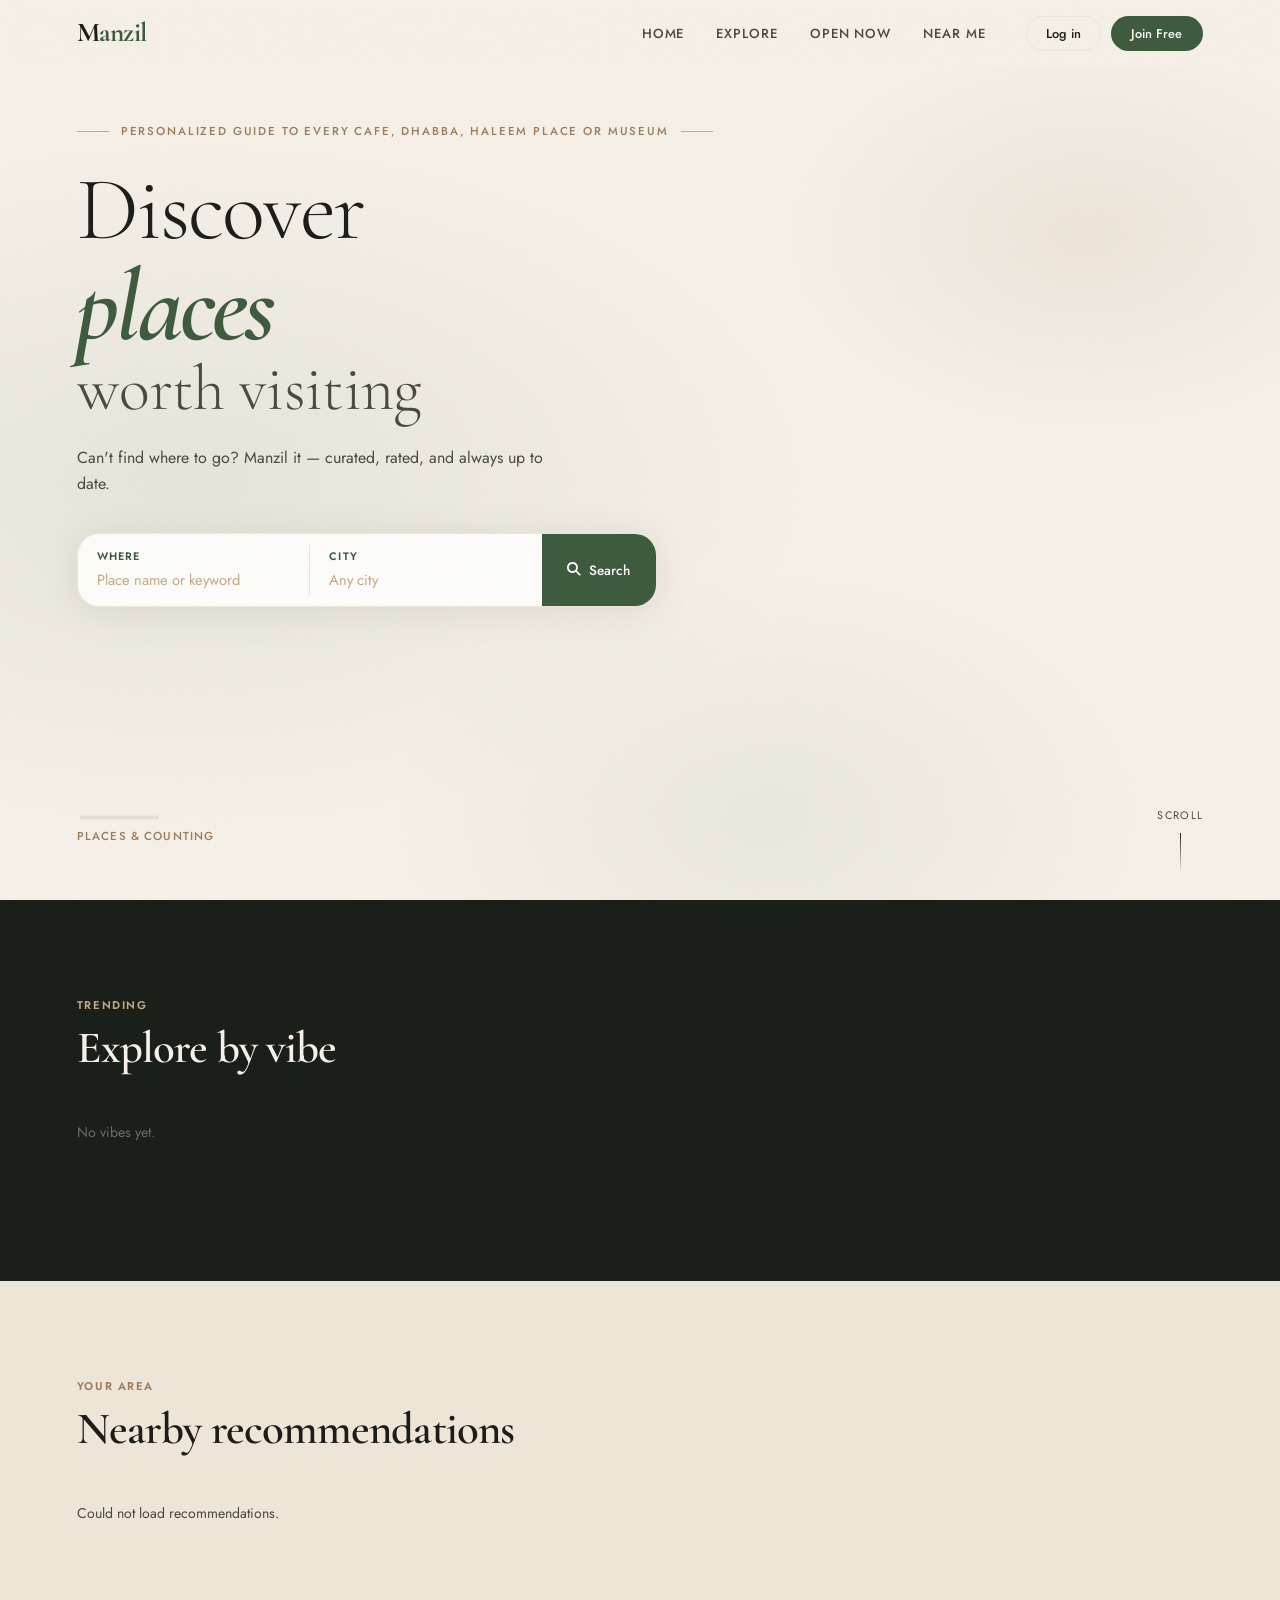
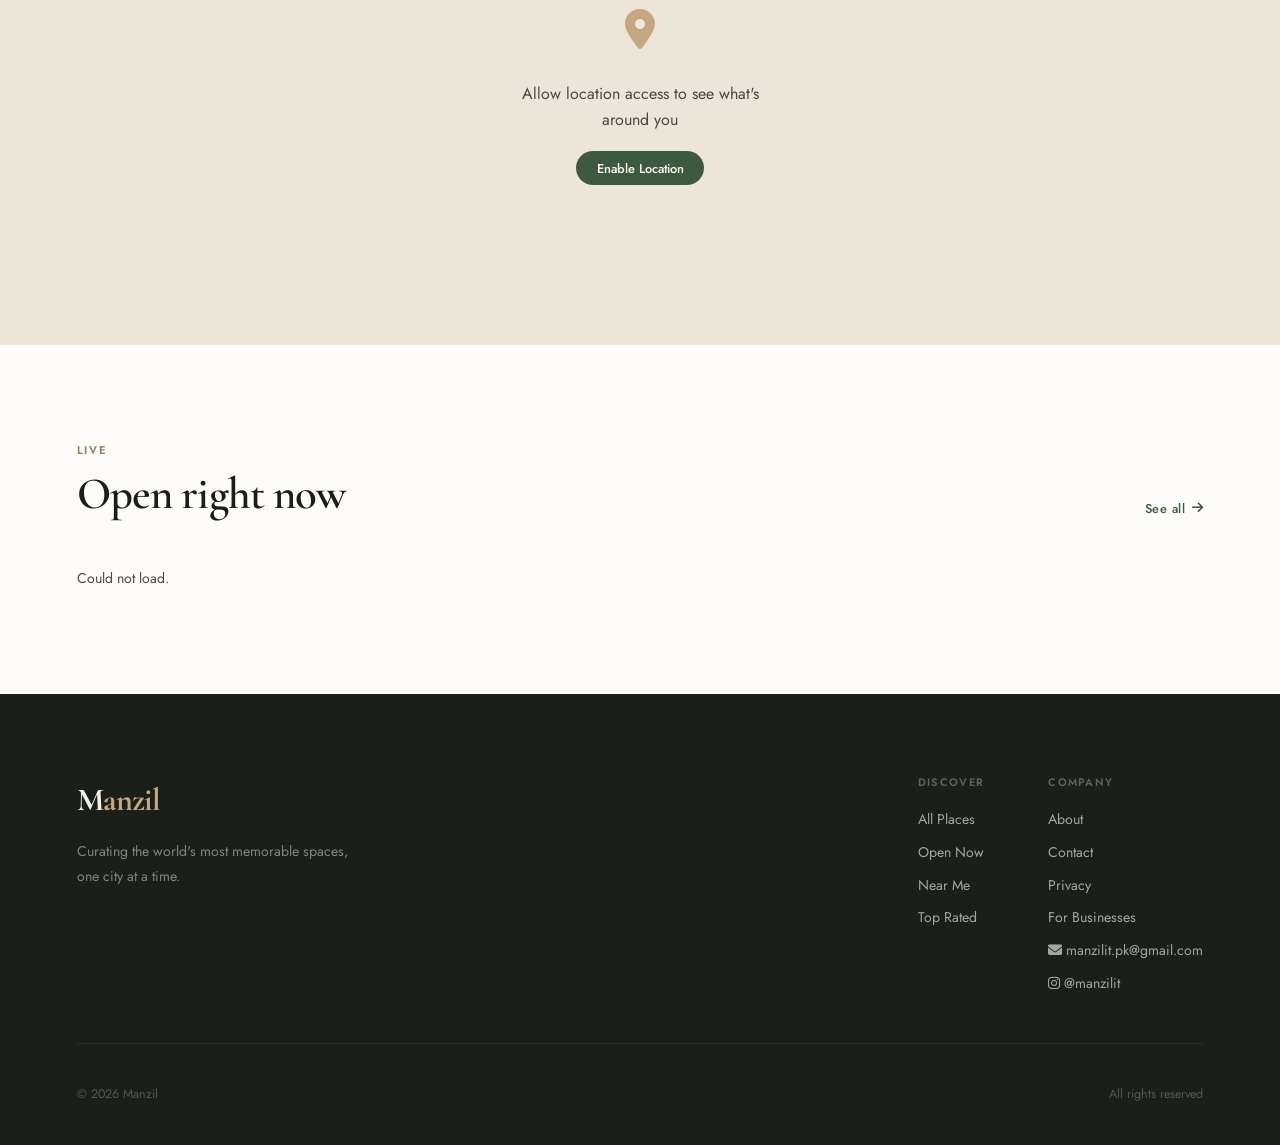
==== commit 3e3ba970: "Changing Vibe Labels" ====
--- a/src/main/resources/static/index.html
+++ b/src/main/resources/static/index.html
@@ -191,6 +191,7 @@
 
   const BASE = 'https://manzil-production-73bf.up.railway.app/api';
   const VIBE_ICONS = ['✨','🔥','🌙','🌿','🎉','💎','🌊','🏔️'];
+  const VIBE_LABELS = ['Trendy', 'Casual', 'Peaceful', 'Aesthetic', 'Androon', 'Foodie', 'Romantic', 'Study Friendly'];
   const FALLBACK_IMG = 'https://images.unsplash.com/photo-1506905925346-21bda4d32df4?w=700&q=80';
   const placeImage = p => p.imageUrl || p.imgUrl || p.imgUrls?.[0] || FALLBACK_IMG;
   const bgImage = p => `background-image:url('${placeImage(p)}')`;
@@ -386,7 +387,7 @@
   async function loadVibes() {
     try {
       const results = await Promise.all(
-        Array.from({length:6},(_,i) =>
+        Array.from({length:8},(_,i) =>
           fetch(`${BASE}/places/vibe?vibeID=${i+1}`).then(r=>r.json()).catch(()=>[])
         )
       );
@@ -396,8 +397,8 @@
       }));
 
       // vibe pills
-      document.getElementById('vibePills').innerHTML = vibes.slice(0,5).map(v => {
-        const name = v.p[0].vibe?.find(vi=>vi.vibeId===v.id)?.name || `Vibe ${v.id}`;
+      document.getElementById('vibePills').innerHTML = vibes.slice(0,6).map(v => {
+        const name = VIBE_LABELS[v.id - 1] || `Vibe ${v.id}`;
         return `<span class="vibe-pill" onclick="window.location.href='places.html?vibe=${v.id}'">${VIBE_ICONS[v.id-1]||'✨'} ${name}</span>`;
       }).join('');
 
@@ -407,7 +408,7 @@
       }
 
       document.getElementById('vibesRow').innerHTML = vibes.slice(0,3).map((v,i) => {
-        const name = v.p[0].vibe?.find(vi=>vi.vibeId===v.id)?.name || `Vibe ${v.id}`;
+        const name = VIBE_LABELS[v.id - 1] || `Vibe ${v.id}`;
         return `
           <div class="vibe-card ${i===1?'vibe-card--mid':''}"
                onclick="window.location.href='places.html?vibe=${v.id}'"
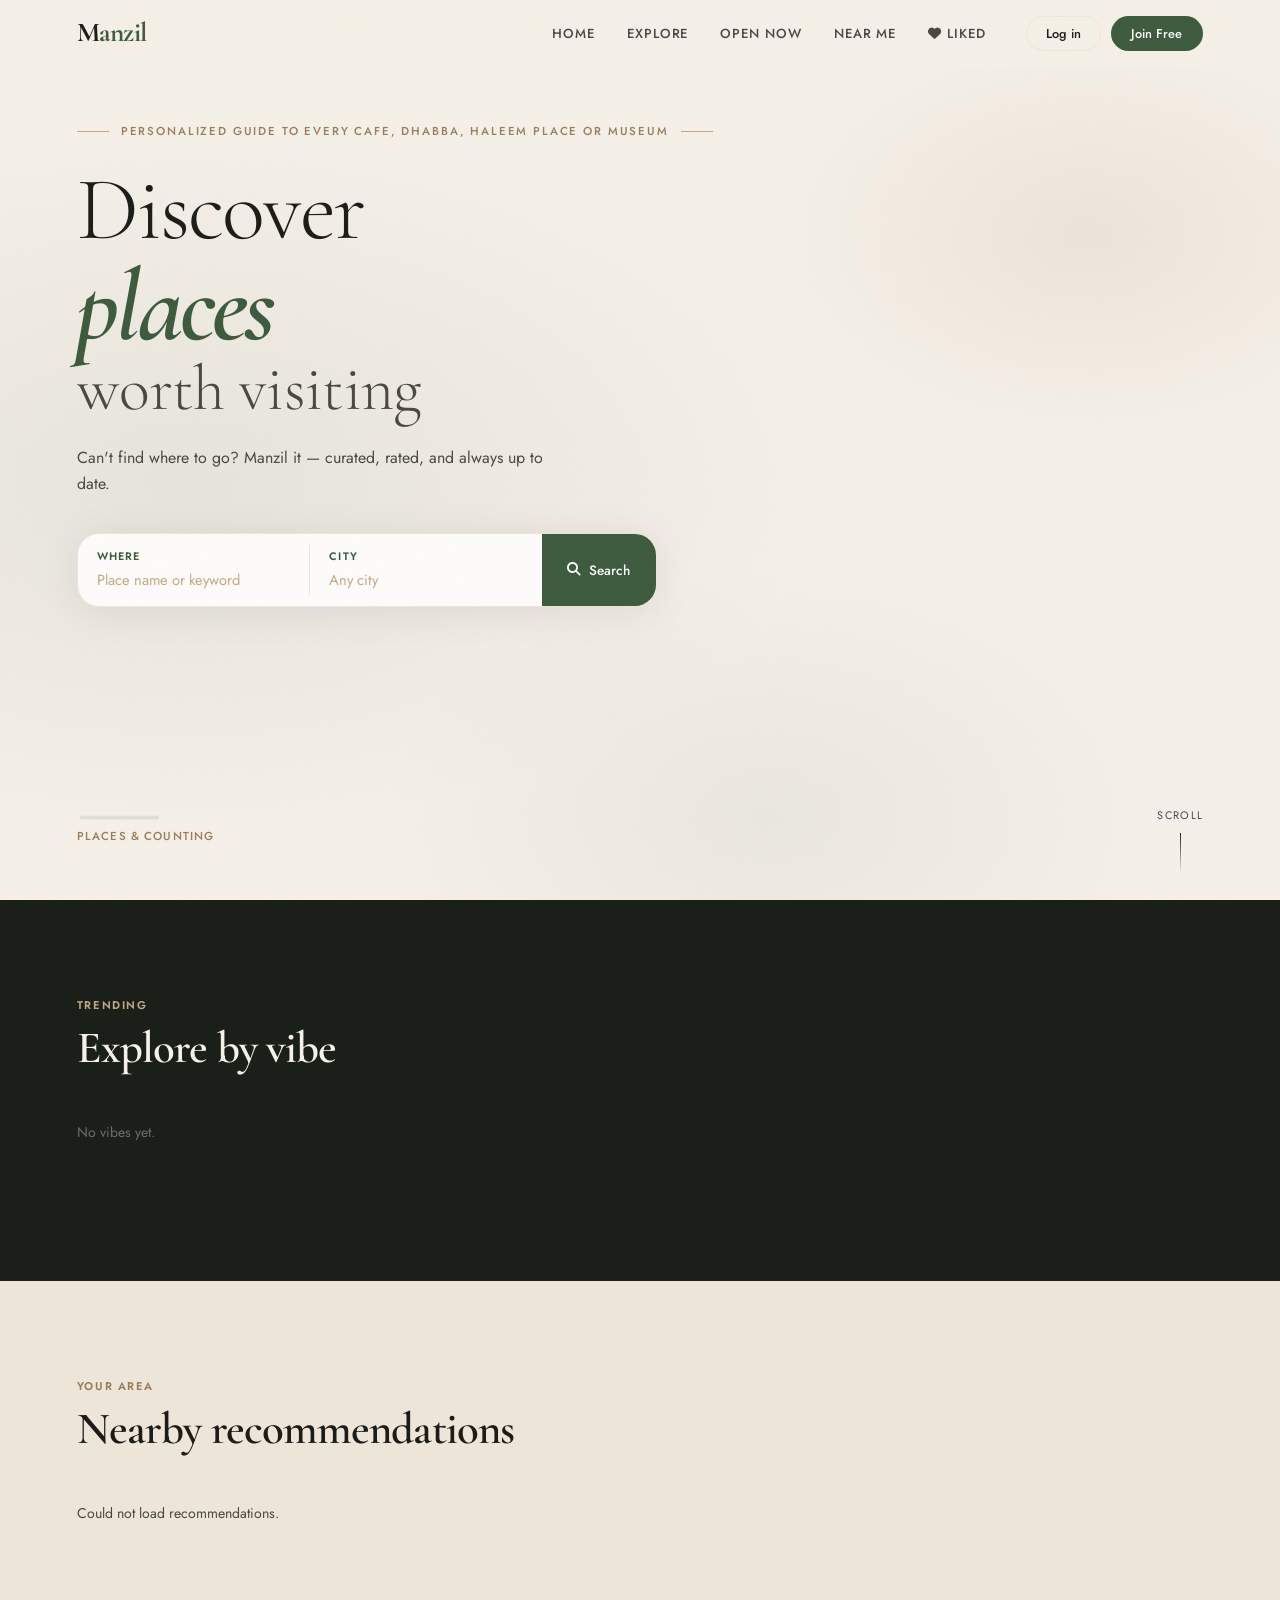
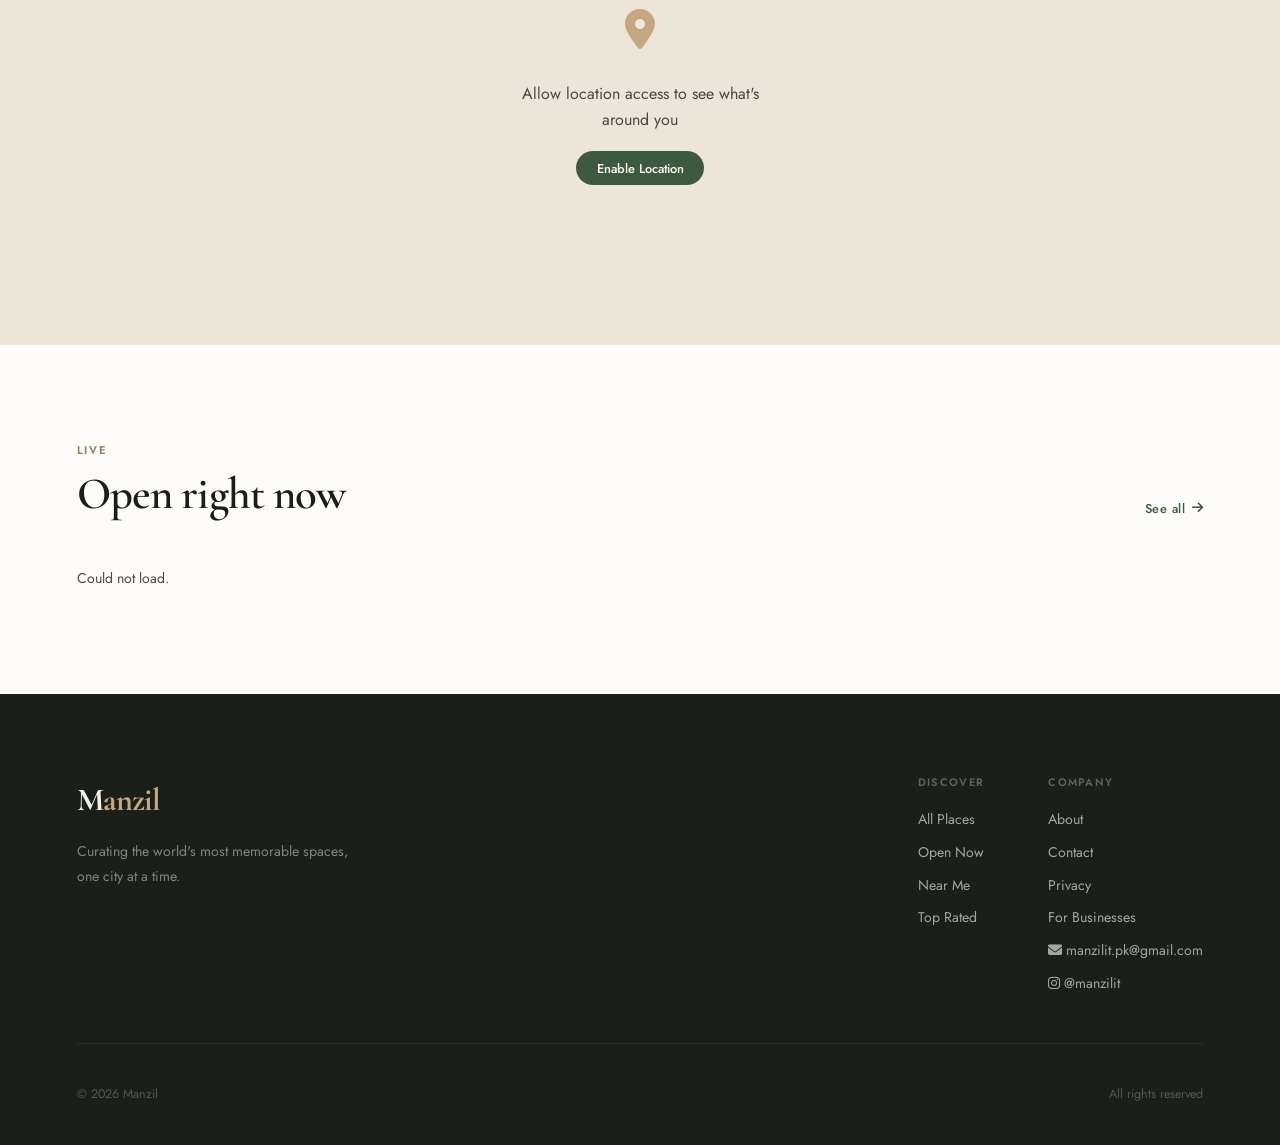
==== commit d9cc2021: "Editing LikedPlace" ====
--- a/src/main/resources/static/index.html
+++ b/src/main/resources/static/index.html
@@ -19,6 +19,7 @@
       <a href="places.html">Explore</a>
       <a href="places.html?open=true">Open Now</a>
       <a href="places.html?nearby=true">Near Me</a>
+      <a href="likedplaces.html"><i class="fas fa-heart"></i> Liked</a>
     </div>
     <div class="nav-right" id="navRight">
       <button class="nav-btn-ghost" onclick="location.href='login.html'">Log in</button>
@@ -169,10 +170,14 @@
         <a href="places.html">Explore</a>
         <a href="places.html?open=true">Open Now</a>
         <a href="places.html?nearby=true">Near Me</a>
+        <a href="likedplaces.html"><i class="fas fa-heart"></i> Liked</a>
       `;
       navRight.innerHTML = `
         <a href="bookmarks.html" style="color:var(--moss);font-weight:500;display:flex;align-items:center;gap:.5rem;text-decoration:none;">
           <i class="fas fa-bookmark"></i> Bookmarks
+        </a>
+        <a href="likedplaces.html" style="color:var(--moss);font-weight:500;display:flex;align-items:center;gap:.5rem;text-decoration:none;">
+          <i class="fas fa-heart"></i> Liked
         </a>
         <a href="profile.html" style="color:var(--moss);font-weight:500;display:flex;align-items:center;gap:.5rem;text-decoration:none;">
           <i class="fas fa-user"></i> ${userName}
@@ -191,7 +196,7 @@
 
   const BASE = 'https://manzil-production-73bf.up.railway.app/api';
   const VIBE_ICONS = ['✨','🔥','🌙','🌿','🎉','💎','🌊','🏔️'];
-  const VIBE_LABELS = ['Trendy', 'Casual', 'Peaceful', 'Aesthetic', 'Androon', 'Foodie', 'Romantic', 'Study Friendly'];
+  const VIBE_LABELS = ['Androon', 'Aesthetic', 'Casual', 'Cosy', 'Trendy', 'Peaceful', 'Romantic', 'Study Friendly'];
   const FALLBACK_IMG = 'https://images.unsplash.com/photo-1506905925346-21bda4d32df4?w=700&q=80';
   const placeImage = p => p.imageUrl || p.imgUrl || p.imgUrls?.[0] || FALLBACK_IMG;
   const bgImage = p => `background-image:url('${placeImage(p)}')`;
@@ -398,7 +403,7 @@
 
       // vibe pills
       document.getElementById('vibePills').innerHTML = vibes.slice(0,6).map(v => {
-        const name = VIBE_LABELS[v.id - 1] || `Vibe ${v.id}`;
+        const name = VIBE_LABELS[v.id - 1] || 'Cosy';
         return `<span class="vibe-pill" onclick="window.location.href='places.html?vibe=${v.id}'">${VIBE_ICONS[v.id-1]||'✨'} ${name}</span>`;
       }).join('');
 
@@ -408,7 +413,7 @@
       }
 
       document.getElementById('vibesRow').innerHTML = vibes.slice(0,3).map((v,i) => {
-        const name = VIBE_LABELS[v.id - 1] || `Vibe ${v.id}`;
+        const name = VIBE_LABELS[v.id - 1] || 'Cosy';
         return `
           <div class="vibe-card ${i===1?'vibe-card--mid':''}"
                onclick="window.location.href='places.html?vibe=${v.id}'"
